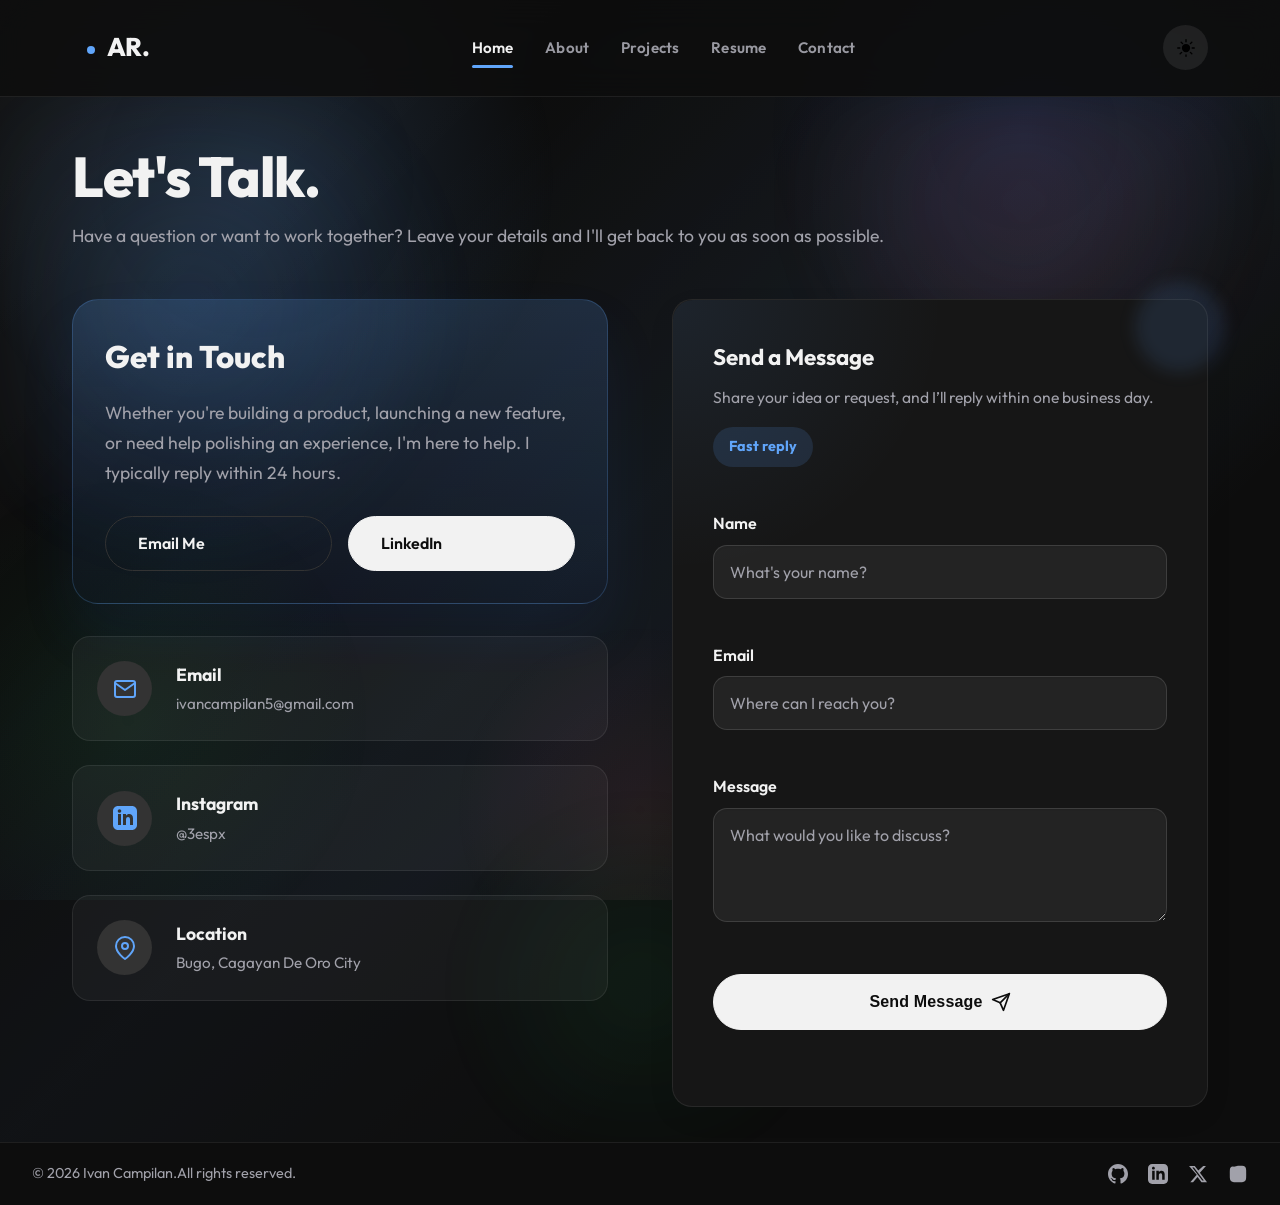
==== websit/contact.html @ 59a17575 "portfolio u can download my source code just change anything what you want.." ====
<!doctype html>
<html lang="en" data-theme="dark">
  <head>
    <meta charset="UTF-8" />
    <meta name="viewport" content="width=device-width, initial-scale=1" />
    <title>Contact | Ivan Campilan</title>

    <!-- SEO -->
    <meta name="description" content="Get in touch with Ivan Campilan — full-stack developer and UX designer available for freelance, collaboration, and full-time work." />
    <meta name="author" content="Ivan Campilan" />
    <meta name="robots" content="index, follow" />
    <link rel="canonical" href="https://your-username.github.io/portfolio/contact.html" />

    <!-- Open Graph -->
    <meta property="og:title" content="Contact | Ivan Campilan" />
    <meta property="og:description" content="Get in touch with Ivan Campilan — full-stack developer and UX designer available for freelance, collaboration, and full-time work." />
    <meta property="og:type" content="website" />
    <meta property="og:url" content="https://your-username.github.io/portfolio/contact.html" />

    <!-- Fonts -->
    <link rel="preconnect" href="https://fonts.googleapis.com" />
    <link rel="preconnect" href="https://fonts.gstatic.com" crossorigin />
    <link href="https://fonts.googleapis.com/css2?family=Outfit:wght@300;400;500;600;700;800&display=swap" rel="stylesheet" />

    <!-- Stylesheet -->
    <link rel="stylesheet" href="assets/css/styles.css" />
  </head>
  <body>
    <nav class="navbar" id="navbar">
      <div class="nav-container">
        <a href="index.html" class="nav-brand">AR.</a>

        <div class="nav-links" id="nav-links">
          <a href="index.html" class="active">Home</a>
          <a href="about.html">About</a>
          <a href="projects.html">Projects</a>
          <a href="resume.html">Resume</a>
          <a href="contact.html">Contact</a>
        </div>

        <div class="nav-controls">
          <button class="theme-toggle" id="theme-toggle" aria-label="Toggle Theme">
            <svg id="theme-icon" xmlns="http://www.w3.org/2000/svg" viewBox="0 0 24 24">
              <path
                d="M12 2.25a.75.75 0 0 1 .75.75v2.25a.75.75 0 0 1-1.5 0V3a.75.75 0 0 1 .75-.75ZM7.5 12a4.5 4.5 0 1 1 9 0 4.5 4.5 0 0 1-9 0ZM18.894 6.166a.75.75 0 0 0-1.06-1.06l-1.591 1.59a.75.75 0 1 0 1.06 1.061l1.591-1.59ZM21.75 12a.75.75 0 0 1-.75.75h-2.25a.75.75 0 0 1 0-1.5H21a.75.75 0 0 1 .75.75ZM17.834 18.894a.75.75 0 0 0 1.06-1.06l-1.59-1.591a.75.75 0 1 0-1.061 1.06l1.59 1.591ZM12 18.75a.75.75 0 0 1 .75.75V21a.75.75 0 0 1-1.5 0v-1.5a.75.75 0 0 1 .75-.75ZM6.166 18.894a.75.75 0 0 1-1.06-1.06l1.59-1.591a.75.75 0 1 1 1.061 1.06l-1.59 1.591ZM2.25 12a.75.75 0 0 1 .75-.75H5.25a.75.75 0 0 1 0 1.5H3a.75.75 0 0 1-.75-.75ZM6.166 6.166a.75.75 0 0 1 1.06-1.06l1.59 1.591a.75.75 0 1 1-1.061 1.06l-1.59-1.591Z"
              />
            </svg>
          </button>

          <button class="mobile-toggle" id="mobile-toggle" aria-label="Toggle Menu">
            <svg xmlns="http://www.w3.org/2000/svg" width="24" height="24" fill="none" viewBox="0 0 24 24" stroke="currentColor" stroke-width="2">
              <path stroke-linecap="round" stroke-linejoin="round" d="M4 6h16M4 12h16m-7 6h7" />
            </svg>
          </button>
        </div>
      </div>
    </nav>

    <main class="page-main contact-page">
      <div class="page-container">
        <h1 class="page-title">Let's Talk.</h1>

        <p class="section-text">Have a question or want to work together? Leave your details and I'll get back to you as soon as possible.</p>

        <div class="contact-grid">
          <!-- Contact Info -->
          <div class="contact-info">
            <div class="contact-hero-card">
              <h2 class="section-heading">Get in Touch</h2>
              <p class="section-text" style="margin-bottom: 1.75rem; max-width: 100%">Whether you're building a product, launching a new feature, or need help polishing an experience, I'm here to help. I typically reply within 24 hours.</p>

              <div class="contact-actions">
                <a href="mailto:ivancampilan5@gmail.com?subject=Hello%20Ivan&body=Hi%20Ivan%2C%0A%0AI%20saw%20your%20portfolio%20and%20would%20love%20to%20connect.%20Please%20let%20me%20know%20your%20availability." class="btn-secondary">Email Me</a>
                <a href="https://www.linkedin.com/in/your-username/" target="_blank" rel="noopener noreferrer" class="btn-primary">LinkedIn</a>
              </div>
            </div>

            <div class="info-items">
              <a href="mailto:ivancampilan5@gmail.com?subject=Hello%20Ivan&body=Hi%20Ivan%2C%0A%0AI%20saw%20your%20portfolio%20and%20would%20love%20to%20connect.%20Please%20let%20me%20know%20your%20availability." class="info-item text-link-card">
                <div class="info-icon">
                  <svg xmlns="http://www.w3.org/2000/svg" width="24" height="24" viewBox="0 0 24 24" fill="none" stroke="currentColor" stroke-width="2" stroke-linecap="round" stroke-linejoin="round">
                    <path d="M4 4h16c1.1 0 2 .9 2 2v12c0 1.1-.9 2-2 2H4c-1.1 0-2-.9-2-2V6c0-1.1.9-2 2-2z"></path>
                    <polyline points="22,6 12,13 2,6"></polyline>
                  </svg>
                </div>
                <div class="info-details">
                  <h3>Email</h3>
                  <p>ivancampilan5@gmail.com</p>
                </div>
              </a>

              <a href="https://www.instagram.com/3espx/" target="_blank" rel="noopener noreferrer" class="info-item text-link-card">
                <div class="info-icon">
                  <svg xmlns="http://www.w3.org/2000/svg" width="24" height="24" viewBox="0 0 24 24" fill="currentColor" stroke="none"><path d="M19 0h-14c-2.761 0-5 2.239-5 5v14c0 2.761 2.239 5 5 5h14c2.762 0 5-2.239 5-5v-14c0-2.761-2.238-5-5-5zm-11 19h-3v-11h3v11zm-1.5-12.268c-.966 0-1.75-.79-1.75-1.764s.784-1.764 1.75-1.764 1.75.79 1.75 1.764-.783 1.764-1.75 1.764zm13.5 12.268h-3v-5.604c0-3.368-4-3.113-4 0v5.604h-3v-11h3v1.765c1.396-2.586 7-2.777 7 2.476v6.759z" /></svg>
                </div>
                <div class="info-details">
                  <h3>Instagram</h3>
                  <p>@3espx</p>
                </div>
              </a>

              <a href="https://www.google.com/maps/search/?api=1&query=Bugo%2C+Cagayan+De+Oro+City" target="_blank" rel="noopener noreferrer" class="info-item text-link-card">
                <div class="info-icon">
                  <svg xmlns="http://www.w3.org/2000/svg" width="24" height="24" viewBox="0 0 24 24" fill="none" stroke="currentColor" stroke-width="2" stroke-linecap="round" stroke-linejoin="round">
                    <path d="M21 10c0 7-9 13-9 13s-9-6-9-13a9 9 0 0 1 18 0z"></path>
                    <circle cx="12" cy="10" r="3"></circle>
                  </svg>
                </div>
                <div class="info-details">
                  <h3>Location</h3>
                  <p>Bugo, Cagayan De Oro City</p>
                </div>
              </a>
            </div>
          </div>

          <!-- Contact Form -->
          <div class="contact-card" data-reveal>
            <form id="contactForm" class="contact-form" novalidate>
              <div class="form-heading">
                <div>
                  <h3 style="font-size: 1.4rem; font-weight: 700; margin-bottom: 0.5rem; color: var(--text-main)">Send a Message</h3>
                  <p class="section-text" style="margin-bottom: 0; color: var(--text-muted); font-size: 0.98rem;">Share your idea or request, and I’ll reply within one business day.</p>
                </div>
                <span class="form-chip">Fast reply</span>
              </div>

              <div class="form-group" data-reveal>
                <label for="name">Name</label>
                <input type="text" id="name" name="name" class="form-control" placeholder="What's your name?" required />
              </div>

              <div class="form-group">
                <label for="email">Email</label>
                <input type="email" id="email" name="email" class="form-control" placeholder="Where can I reach you?" required />
              </div>

              <div class="form-group">
                <label for="message">Message</label>
                <textarea id="message" name="message" class="form-control" placeholder="What would you like to discuss?" rows="4" required></textarea>
              </div>

              <button type="submit" class="btn-primary w-100" id="submitBtn">
                <span>Send Message</span>
                <svg xmlns="http://www.w3.org/2000/svg" width="20" height="20" viewBox="0 0 24 24" fill="none" stroke="currentColor" stroke-width="2" stroke-linecap="round" stroke-linejoin="round">
                  <line x1="22" y1="2" x2="11" y2="13"></line>
                  <polygon points="22 2 15 22 11 13 2 9 22 2"></polygon>
                </svg>
              </button>

              <div id="formStatus" class="form-status"></div>
            </form>
          </div>
        </div>
      </div>
    </main>

    <footer>
      <div class="footer-left">&copy; <span id="year">2026</span> Ivan Campilan.All rights reserved.</div>
      <div class="socials">
        <a href="https://github.com/ayvaaan" target="_blank" rel="noopener noreferrer" aria-label="GitHub">
          <svg xmlns="http://www.w3.org/2000/svg" width="20" height="20" viewBox="0 0 24 24" fill="currentColor">
            <path
              d="M12 0c-6.626 0-12 5.373-12 12 0 5.302 3.438 9.8 8.207 11.387.599.111.793-.261.793-.577v-2.234c-3.338.726-4.033-1.416-4.033-1.416-.546-1.387-1.333-1.756-1.333-1.756-1.089-.745.083-.729.083-.729 1.205.084 1.839 1.237 1.839 1.237 1.07 1.834 2.807 1.304 3.492.997.107-.775.418-1.305.762-1.604-2.665-.305-5.467-1.334-5.467-5.931 0-1.311.469-2.381 1.236-3.221-.124-.303-.535-1.524.117-3.176 0 0 1.008-.322 3.301 1.23.957-.266 1.983-.399 3.003-.404 1.02.005 2.047.138 3.006.404 2.291-1.552 3.297-1.23 3.297-1.23.653 1.653.242 2.874.118 3.176.77.84 1.235 1.911 1.235 3.221 0 4.609-2.807 5.624-5.479 5.921.43.372.823 1.102.823 2.222v3.293c0 .319.192.694.801.576 4.765-1.589 8.199-6.086 8.199-11.386 0-6.627-5.373-12-12-12z"
            />
          </svg>
        </a>
        <a href="https://www.linkedin.com/in/your-username/" target="_blank" rel="noopener noreferrer" aria-label="LinkedIn">
          <svg xmlns="http://www.w3.org/2000/svg" width="20" height="20" viewBox="0 0 24 24" fill="currentColor"><path d="M19 0h-14c-2.761 0-5 2.239-5 5v14c0 2.761 2.239 5 5 5h14c2.762 0 5-2.239 5-5v-14c0-2.761-2.238-5-5-5zm-11 19h-3v-11h3v11zm-1.5-12.268c-.966 0-1.75-.79-1.75-1.764s.784-1.764 1.75-1.764 1.75.79 1.75 1.764-.783 1.764-1.75 1.764zm13.5 12.268h-3v-5.604c0-3.368-4-3.113-4 0v5.604h-3v-11h3v1.765c1.396-2.586 7-2.777 7 2.476v6.759z" /></svg>
        </a>
        <a href="https://twitter.com/your-username" target="_blank" rel="noopener noreferrer" aria-label="Twitter / X">
          <svg xmlns="http://www.w3.org/2000/svg" width="20" height="20" viewBox="0 0 24 24" fill="currentColor"><path d="M18.244 2.25h3.308l-7.227 8.26 8.502 11.24H16.17l-4.714-6.231-5.401 6.231H2.741l7.73-8.835L1.254 2.25H8.08l4.259 5.622 5.905-5.622Zm-1.161 17.52h1.833L7.084 4.126H5.117z" /></svg>
        </a>
        <a href="https://www.instagram.com/3espx/" target="_blank" rel="noopener noreferrer" aria-label="Instagram">
          <svg xmlns="http://www.w3.org/2000/svg" width="20" height="20" viewBox="0 0 24 24" fill="currentColor">
            <path
              d="M12 2.163c3.204 0 3.584.012 4.85.07 3.252.148 4.771 1.691 4.919 4.919.058 1.265.069 1.645.069 4.849 0 3.205-.012 3.584-.069 4.849-.149 3.225-1.664 4.771-4.919 4.919-1.266.058-1.644.07-4.85.07-3.204 0-3.584-.012-4.849-.07-3.26-.149-4.771-1.699-4.919-4.92-.058-1.265-.07-1.644-.07-4.849 0-3.204.013-3.583.07-4.849.149-3.227 1.664-4.771 4.919-4。
        </a>
      </div>
    </footer>

    <script src="assets/js/scripts.js"></script>
  </body>
</html>
---- websit/assets/css/styles.css ----
:root {
  /* Light Theme */
  --bg-color: #fcfcfc;
  --text-main: #1a1a1a;
  --text-muted: #666666;
  --accent: #2563eb;
  --nav-bg: rgba(252, 252, 252, 0.85);
  --nav-border: rgba(0, 0, 0, 0.08);
  --card-bg: #fff;
  --btn-bg: #1a1a1a;
  --btn-text: #ffffff;
  --btn-hover: #333333;
  --btn-sec-bg: transparent;
  --btn-sec-text: #1a1a1a;
  --btn-sec-border: #e5e5e5;
  --btn-sec-hover: #f5f5f5;
  --input-bg: rgba(255, 255, 255, 0.8);
  --input-border: rgba(15, 23, 42, 0.12);
}

[data-theme="dark"] {
  /* Dark Theme */
  --bg-color: #0d0d0d;
  --text-main: #f2f2f2;
  --text-muted: #a1a1aa;
  --accent: #60a5fa;
  --nav-bg: rgba(13, 13, 13, 0.85);
  --nav-border: rgba(255, 255, 255, 0.08);
  --card-bg: #161616;
  --btn-bg: #f2f2f2;
  --btn-text: #0d0d0d;
  --btn-hover: #d4d4d4;
  --btn-sec-bg: transparent;
  --btn-sec-text: #f2f2f2;
  --btn-sec-border: #333333;
  --btn-sec-hover: #1a1a1a;
  --input-bg: rgba(255, 255, 255, 0.06);
  --input-border: rgba(255, 255, 255, 0.12);
}

* {
  margin: 0;
  padding: 0;
  box-sizing: border-box;
}

html {
  scroll-behavior: smooth;
  overflow-x: hidden;
}

body {
  font-family: "Outfit", sans-serif;
  background-color: var(--bg-color);
  color: var(--text-main);
  line-height: 1.6;
  transition:
    background-color 0.4s ease,
    color 0.4s ease;
  min-height: 100vh;
  display: flex;
  flex-direction: column;
  position: relative;
  overflow-x: hidden;
}

body::before {
  content: "";
  position: fixed;
  inset: 0;
  z-index: -2;
  background:
    radial-gradient(circle at 20% 20%, rgba(96, 165, 250, 0.16), transparent 24%),
    radial-gradient(circle at 80% 15%, rgba(37, 99, 235, 0.12), transparent 20%),
    radial-gradient(circle at 50% 90%, rgba(248, 113, 113, 0.08), transparent 18%),
    radial-gradient(circle at 10% 80%, rgba(34, 197, 94, 0.08), transparent 18%);
  opacity: 1;
  animation: bgPulse 20s ease-in-out infinite alternate,
             bgShift 40s linear infinite;
  pointer-events: none;
}

body::after {
  content: "";
  position: fixed;
  inset: 0;
  z-index: -1;
  background: linear-gradient(135deg, rgba(255, 255, 255, 0.04), transparent 28%, rgba(96, 165, 250, 0.06) 60%, transparent 80%);
  opacity: 0.75;
  mix-blend-mode: screen;
  animation: bgWave 30s ease-in-out infinite;
  pointer-events: none;
}

::selection {
  background: var(--accent);
  color: #fff;
}

/* Navigation */
.navbar {
  position: sticky;
  top: 0;
  width: 100%;
  background: var(--nav-bg);
  backdrop-filter: blur(16px);
  -webkit-backdrop-filter: blur(16px);
  border-bottom: 1px solid var(--nav-border);
  z-index: 1000;
  transition:
    background 0.4s ease,
    border-color 0.4s ease,
    padding 0.3s ease,
    transform 0.4s ease;
}

.nav-container {
  width: 100%;
  max-width: 1200px;
  margin: 0 auto;
  padding: 1.2rem 2rem;
  display: flex;
  justify-content: space-between;
  align-items: center;
  gap: 1rem;
}

.nav-brand {
  font-size: 1.6rem;
  font-weight: 800;
  letter-spacing: -0.5px;
  text-decoration: none;
  color: var(--text-main);
  padding: 0.45rem 0.85rem;
  border-radius: 999px;
  border: 1px solid transparent;
  transition: all 0.4s ease;
}

.nav-brand:hover {
  border-color: rgba(37, 99, 235, 0.25);
  background: rgba(37, 99, 235, 0.06);
}

.nav-brand::before {
  content: '';
  display: inline-block;
  width: 8px;
  height: 8px;
  margin-right: 0.75rem;
  border-radius: 999px;
  background: var(--accent);
  vertical-align: middle;
}

.nav-links {
  display: flex;
  gap: 2rem;
  align-items: center;
}

.nav-links a {
  text-decoration: none;
  color: var(--text-muted);
  font-weight: 600;
  font-size: 0.95rem;
  letter-spacing: 0.01em;
  transition:
    color 0.3s ease,
    transform 0.3s ease,
    opacity 0.3s ease;
  position: relative;
  opacity: 0.95;
}

.nav-links a::after {
  content: '';
  position: absolute;
  bottom: -8px;
  left: 0;
  width: 0;
  height: 3px;
  border-radius: 999px;
  background: var(--accent);
  transition: width 0.4s cubic-bezier(0.34, 1.56, 0.64, 1);
}

.nav-links a:hover,
.nav-links a.active {
  color: var(--text-main);
  opacity: 1;
}

.nav-links a:hover::after,
.nav-links a.active::after {
  width: 100%;
}

.nav-controls {
  display: flex;
  align-items: center;
  gap: 1rem;
}

.theme-toggle,
.mobile-toggle {
  background: rgba(255, 255, 255, 0.08);
  border: 1px solid transparent;
  border-radius: 999px;
  color: var(--text-main);
  cursor: pointer;
  display: flex;
  align-items: center;
  justify-content: center;
  padding: 0.65rem;
  transition:
    background-color 0.4s ease,
    border-color 0.4s ease,
    transform 0.4s ease,
    box-shadow 0.4s ease;
}

.theme-toggle:hover,
.mobile-toggle:hover {
  background-color: rgba(255, 255, 255, 0.14);
  border-color: rgba(37, 99, 235, 0.18);
  transform: translateY(-1px);
}

.theme-toggle svg,
.mobile-toggle svg {
  width: 22px;
  height: 22px;
}

.theme-toggle:hover svg {
  transform: rotate(-20deg);
}

.mobile-toggle {
  display: none;
}

/* Main Content (Hero) */
main {
  flex: 1;
  display: flex;
  align-items: center;
  justify-content: center;
}

.hero {
  max-width: 1200px;
  padding: 1.2rem 2rem;
  width: 100%;
  display: flex;
  align-items: center;
  justify-content: space-between;
  gap: 4rem;
  text-align: left;
  animation: fadeUp 1s cubic-bezier(0.16, 1, 0.3, 1) forwards;
  opacity: 0;
  transform: translateY(30px);
}

.hero-content {
  flex: 1;
  max-width: 600px;
}

.hero-image-wrapper {
  flex: 1;
  display: flex;
  justify-content: center;
  align-items: center;
  position: relative;
  animation: slideInRight 0.8s cubic-bezier(0.34, 1.56, 0.64, 1) 0.4s both;
}

.hero-image {
  width: 100%;
  max-width: 400px;
  height: 400px;
  object-fit: cover;
  border-radius: 60% 40% 30% 70% / 60% 30% 70% 40%;
  box-shadow: 0 25px 50px -12px rgba(0, 0, 0, 0.25), 0 0 40px -10px var(--accent);
  border: 4px solid var(--btn-sec-border);
  animation: 
    blob-morph 12s ease-in-out infinite,
    float 6s ease-in-out infinite,
    glow-pulse 3s ease-in-out infinite;
  transition:
    transform 0.4s ease,
    border-color 0.4s ease,
    box-shadow 0.4s ease;
}

.hero-image:hover {
  transform: translateY(-15px) scale(1.05);
  border-color: var(--accent);
  box-shadow: 0 30px 60px -8px rgba(0, 0, 0, 0.3), 0 0 60px -5px var(--accent);
}

@keyframes blob-morph {
  0%,
  100% {
    border-radius: 60% 40% 30% 70% / 60% 30% 70% 40%;
  }
  33% {
    border-radius: 30% 60% 70% 40% / 50% 60% 30% 60%;
  }
  66% {
    border-radius: 73% 27% 41% 59% / 40% 58% 42% 50%;
  }
}

@keyframes float {
  0%, 100% {
    transform: translate3d(0, 0, 0);
  }
  50% {
    transform: translate3d(0, -20px, 0);
  }
}

@keyframes glow-pulse {
  0%, 100% {
    box-shadow: 0 25px 50px -12px rgba(0, 0, 0, 0.25), 0 0 40px -10px var(--accent);
  }
  50% {
    box-shadow: 0 25px 50px -12px rgba(0, 0, 0, 0.25), 0 0 80px -5px var(--accent);
  }
}

@keyframes slideInLeft {
  from {
    opacity: 0;
    transform: translateX(-50px);
  }
  to {
    opacity: 1;
    transform: translateX(0);
  }
}

@keyframes slideInRight {
  from {
    opacity: 0;
    transform: translateX(50px);
  }
  to {
    opacity: 1;
    transform: translateX(0);
  }
}

@keyframes scaleIn {
  from {
    opacity: 0;
    transform: scale(0.95);
  }
  to {
    opacity: 1;
    transform: scale(1);
  }
}

@keyframes pulse-scale {
  0%, 100% {
    transform: scale(1);
  }
  50% {
    transform: scale(1.02);
  }
}

@keyframes shimmer {
  0% {
    background-position: -1000px 0;
  }
  100% {
    background-position: 1000px 0;
  }
}

@keyframes fadeInUp {
  from {
    opacity: 0;
    transform: translateY(20px);
  }
  to {
    opacity: 1;
    transform: translateY(0);
  }
}

@keyframes staggerFadeIn {
  0% {
    opacity: 0;
    transform: translateY(15px);
  }
  100% {
    opacity: 1;
    transform: translateY(0);
  }
}

@keyframes zoomIn {
  from {
    opacity: 0;
    transform: scale(0.95);
  }
  to {
    opacity: 1;
    transform: scale(1);
  }
}

@keyframes slideUp {
  from {
    opacity: 0;
    transform: translateY(30px);
  }
  to {
    opacity: 1;
    transform: translateY(0);
  }
}

@keyframes wobble {
  0%, 100% {
    transform: translateX(0);
  }
  25% {
    transform: translateX(-5px);
  }
  75% {
    transform: translateX(5px);
  }
}

@keyframes cardPulse {
  0% {
    transform: translateY(0) scale(1);
    box-shadow: 0 10px 30px rgba(0, 0, 0, 0.05);
  }
  50% {
    transform: translateY(-2px) scale(1.01);
    box-shadow: 0 14px 34px rgba(0, 0, 0, 0.07);
  }
  100% {
    transform: translateY(0) scale(1);
    box-shadow: 0 10px 30px rgba(0, 0, 0, 0.05);
  }
}

@keyframes bgPulse {
  0% {
    transform: scale(0.98);
    opacity: 0.95;
  }
  100% {
    transform: scale(1.02);
    opacity: 1;
  }
}

@keyframes bgShift {
  0% {
    background-position: 0% 0%, 100% 0%, 50% 100%, 0% 100%;
  }
  100% {
    background-position: 10% 10%, 90% 0%, 45% 95%, 5% 95%;
  }
}

@keyframes bgWave {
  0% {
    transform: translateX(0) translateY(0) rotate(0deg);
  }
  50% {
    transform: translateX(-10px) translateY(5px) rotate(0.5deg);
  }
  100% {
    transform: translateX(0) translateY(0) rotate(0deg);
  }
}

.hero-subtitle {
  font-size: 0.9rem;
  font-weight: 600;
  color: var(--accent);
  margin-bottom: 1rem;
  letter-spacing: 2px;
  text-transform: uppercase;
  display: block;
  animation: slideInLeft 0.8s cubic-bezier(0.34, 1.56, 0.64, 1) 0.2s both;
}

.hero-title {
  font-size: 4.5rem;
  font-weight: 700;
  line-height: 1.1;
  margin-bottom: 1.5rem;
  letter-spacing: -1.5px;
  color: var(--text-main);
  animation: slideInLeft 0.8s cubic-bezier(0.34, 1.56, 0.64, 1) 0.4s both;
}

.hero-desc {
  font-size: 1.25rem;
  color: var(--text-muted);
  max-width: 650px;
  margin-bottom: 2.5rem;
  line-height: 1.7;
  animation: slideInLeft 0.8s cubic-bezier(0.34, 1.56, 0.64, 1) 0.6s both;
}

.hero-actions {
  display: flex;
  gap: 1rem;
  align-items: center;
  animation: slideInLeft 0.8s cubic-bezier(0.34, 1.56, 0.64, 1) 0.8s both;
}

.btn-primary,
.btn-secondary {
  display: inline-flex;
  align-items: center;
  gap: 0.5rem;
  cursor: pointer;
  padding: 0.85rem 2rem;
  border-radius: 50px;
  text-decoration: none;
  font-weight: 600;
  font-size: 1rem;
  transition: all 0.3s cubic-bezier(0.34, 1.56, 0.64, 1);
  position: relative;
  overflow: hidden;
}

.btn-primary {
  background-color: var(--btn-bg);
  color: var(--btn-text);
  border: 1px solid var(--btn-bg);
}

.btn-primary::before {
  content: '';
  position: absolute;
  top: 0;
  left: -100%;
  width: 100%;
  height: 100%;
  background: radial-gradient(circle, rgba(255,255,255,0.3) 0%, transparent 70%);
  transition: left 0.6s ease;
  pointer-events: none;
}

.btn-primary:hover::before {
  left: 100%;
}

.btn-primary:hover {
  background-color: var(--btn-hover);
  border-color: var(--btn-hover);
  transform: translateY(-3px);
  box-shadow: 0 15px 30px rgba(0, 0, 0, 0.15);
}

.btn-primary svg {
  transition: transform 0.4s cubic-bezier(0.34, 1.56, 0.64, 1);
}

.btn-primary:hover svg {
  transform: translateX(6px);
}

.btn-secondary {
  background-color: var(--btn-sec-bg);
  color: var(--btn-sec-text);
  border: 1px solid var(--btn-sec-border);
}

.btn-secondary::before {
  content: '';
  position: absolute;
  top: 0;
  left: -100%;
  width: 100%;
  height: 100%;
  background: var(--accent);
  opacity: 0.1;
  transition: left 0.6s ease;
  pointer-events: none;
}

.btn-secondary:hover::before {
  left: 100%;
}

.btn-secondary:hover {
  background-color: var(--btn-sec-hover);
  border-color: var(--accent);
  transform: translateY(-3px);
  box-shadow: 0 10px 25px rgba(0, 0, 0, 0.1);
}

/* Footer */
footer {
  padding: 1.2rem 2rem;
  display: flex;
  justify-content: space-between;
  align-items: center;
  border-top: 1px solid var(--nav-border);
  font-size: 0.9rem;
  color: var(--text-muted);
}

.socials {
  display: flex;
  gap: 1.25rem;
}

.socials a {
  color: var(--text-muted);
  transition:
    color 0.3s ease,
    transform 0.3s cubic-bezier(0.34, 1.56, 0.64, 1);
  display: flex;
  position: relative;
}

.socials a::before {
  content: '';
  position: absolute;
  inset: -8px;
  border-radius: 50%;
  background: var(--accent);
  opacity: 0;
  transition: opacity 0.3s ease;
  pointer-events: none;
  z-index: -1;
}

.socials a:hover {
  color: var(--text-main);
  transform: translateY(-3px) rotate(5deg);
}

.socials a:hover::before {
  opacity: 0.1;
}

/* Page Shared Layout */
.page-main {
  padding: 1rem 0;
}

.page-container {
  max-width: 1200px;
  width: 100%;
  margin: 0 auto;
  padding: 1.2rem 2rem;
  animation: fadeUp 0.8s cubic-bezier(0.16, 1, 0.3, 1) forwards;
  opacity: 0;
  transform: translateY(30px);
}

.page-title {
  font-size: 3.5rem;
  font-weight: 800;
  margin-bottom: 1rem;
  letter-spacing: -1px;
  animation: slideInLeft 0.8s cubic-bezier(0.34, 1.56, 0.64, 1) 0.2s both;
}

.page-subtitle {
  max-width: 680px;
  color: var(--text-muted);
  font-size: 1.05rem;
  line-height: 1.8;
  margin-bottom: 2.5rem;
  animation: fadeInUp 0.8s ease-out 0.35s both;
}

.section-heading {
  font-size: 1.95rem;
  font-weight: 800;
  margin-bottom: 1rem;
  color: var(--text-main);
  position: relative;
  display: inline-block;
  animation: slideInLeft 0.8s cubic-bezier(0.34, 1.56, 0.64, 1) 0.1s both;
}

.section-heading::after {
  content: '';
  position: absolute;
  bottom: -8px;
  left: 0;
  width: 0;
  height: 3px;
  background: var(--accent);
  transition: width 0.5s cubic-bezier(0.34, 1.56, 0.64, 1);
}

.section-heading:hover::after {
  width: 100%;
}

.section-heading.mt-2 {
  margin-top: 2rem;
}

.section-text {
  font-size: 1.1rem;
  color: var(--text-muted);
  margin-bottom: 1.5rem;
  line-height: 1.7;
  animation: fadeInUp 0.6s ease-out 0.15s both;
}

.text-link {
  color: var(--accent);
  text-decoration: none;
  font-weight: 500;
  transition: all 0.3s cubic-bezier(0.34, 1.56, 0.64, 1);
  position: relative;
}

.text-link::after {
  content: '';
  position: absolute;
  bottom: -3px;
  left: 0;
  width: 0;
  height: 2px;
  background: var(--accent);
  transition: width 0.4s cubic-bezier(0.34, 1.56, 0.64, 1);
}

.text-link:hover {
  color: var(--text-main);
}

.text-link:hover::after {
  width: 100%;
}

/* About Page Specific Layout */
.about-grid {
  display: flex;
  gap: 4rem;
  align-items: flex-start;
  animation: fadeUp 0.8s ease-out both;
}

.about-grid::before {
  content: '';
  position: absolute;
  top: 15px;
  right: 12%;
  width: 140px;
  height: 140px;
  background: rgba(37, 99, 235, 0.12);
  border-radius: 50%;
  filter: blur(18px);
  pointer-events: none;
}

.about-image-col {
  flex: 0 0 35%;
  position: sticky;
  top: 8rem;
  animation: slideInLeft 0.8s cubic-bezier(0.34, 1.56, 0.64, 1) 0.2s both;
}

.about-text-col {
  flex: 1;
  animation: slideInRight 0.8s cubic-bezier(0.34, 1.56, 0.64, 1) 0.2s both;
}

.image-stack {
  position: relative;
  width: 100%;
  aspect-ratio: 3/4;
}

.image-stack::before {
  content: '';
  position: absolute;
  left: -12px;
  top: 10%;
  width: 80px;
  height: 80px;
  border-radius: 50%;
  background: rgba(96, 165, 250, 0.22);
  filter: blur(10px);
  pointer-events: none;
  animation: float 8s ease-in-out infinite alternate;
}

.image-stack::after {
  content: '';
  position: absolute;
  right: -16px;
  bottom: 12%;
  width: 120px;
  height: 120px;
  border-radius: 50%;
  background: rgba(248, 113, 113, 0.16);
  filter: blur(14px);
  pointer-events: none;
  animation: float 10s ease-in-out infinite alternate-reverse;
}

.stack-img {
  width: 100%;
  height: 100%;
  object-fit: cover;
  border-radius: 28px;
  box-shadow: 0 24px 60px rgba(0, 0, 0, 0.14);
  border: 4px solid var(--btn-sec-border);
  transition:
    transform 0.45s cubic-bezier(0.34, 1.56, 0.64, 1),
    box-shadow 0.45s ease,
    filter 0.45s ease;
  animation:
    scaleIn 0.6s ease-out,
    float 6s ease-in-out infinite alternate;
}

.stack-img:hover {
  transform: translateY(-8px) scale(1.03);
  box-shadow: 0 26px 70px rgba(0, 0, 0, 0.18);
  filter: saturate(1.08) brightness(1.02);
}

.about-text-col {
  flex: 1;
  animation: slideInRight 0.8s cubic-bezier(0.34, 1.56, 0.64, 1) 0.2s both;
}

.about-highlights {
  display: flex;
  gap: 1rem;
  margin-bottom: 2rem;
}

.highlight-card {
  flex: 1;
  padding: 1.8rem;
  border-radius: 24px;
  background: var(--card-bg);
  border: 1px solid var(--nav-border);
  box-shadow: 0 20px 45px rgba(0, 0, 0, 0.08);
  transition:
    transform 0.35s ease,
    border-color 0.35s ease,
    box-shadow 0.35s ease;
}

.highlight-card:hover {
  transform: translateY(-6px);
  border-color: rgba(37, 99, 235, 0.35);
  box-shadow: 0 28px 70px rgba(0, 0, 0, 0.12);
}

.highlight-card h3 {
  margin-bottom: 0.8rem;
  font-size: 1.25rem;
}

.highlight-list {
  display: flex;
  flex-wrap: wrap;
  gap: 0.6rem;
  margin-top: 1rem;
}

.highlight-pill {
  background: rgba(37, 99, 235, 0.08);
  border: 1px solid rgba(37, 99, 235, 0.18);
  color: var(--text-main);
  padding: 0.55rem 0.9rem;
  border-radius: 999px;
  font-size: 0.85rem;
  transition: all 0.3s ease;
}

.highlight-pill:hover {
  background: var(--accent);
  color: #fff;
  transform: translateY(-2px);
}

.contact-cta-card {
  margin-top: 2rem;
  padding: 1.8rem;
  border-radius: 24px;
  background: var(--nav-bg);
  border: 1px solid var(--nav-border);
  box-shadow: 0 18px 40px rgba(0, 0, 0, 0.08);
  transition:
    transform 0.35s ease,
    border-color 0.35s ease,
    box-shadow 0.35s ease,
    background-color 0.35s ease;
}

.contact-cta-card:hover {
  transform: translateY(-5px);
  border-color: rgba(37, 99, 235, 0.35);
  box-shadow: 0 24px 50px rgba(0, 0, 0, 0.12);
  background: rgba(37, 99, 235, 0.04);
}

.contact-cta-card h3 {
  margin-bottom: 0.75rem;
}

.contact-cta-card p {
  margin-bottom: 1.2rem;
  color: var(--text-muted);
}

.experience-list {
  display: flex;
  flex-direction: column;
  gap: 1.5rem;
  margin-top: 1rem;
  margin-bottom: 2rem;
}

.exp-item {
  display: flex;
  gap: 1.5rem;
  padding: 1.5rem;
  background-color: var(--nav-bg);
  border: 1px solid var(--nav-border);
  border-radius: 12px;
  transition:
    transform 0.4s cubic-bezier(0.34, 1.56, 0.64, 1),
    box-shadow 0.4s ease,
    border-color 0.4s ease;
  animation: fadeInUp 0.6s ease-out both;
}

.exp-item:nth-child(1) {
  animation-delay: 0.1s;
}

.exp-item:nth-child(2) {
  animation-delay: 0.2s;
}

.exp-item:nth-child(3) {
  animation-delay: 0.3s;
}

.exp-item:nth-child(4) {
  animation-delay: 0.4s;
}

.exp-item:nth-child(5) {
  animation-delay: 0.5s;
}

.exp-item:hover {
  transform: translateY(-5px);
  box-shadow: 0 8px 25px rgba(0, 0, 0, 0.1);
  border-color: var(--accent);
}

.exp-year {
  font-weight: 700;
  color: var(--accent);
  font-size: 0.9rem;
  white-space: nowrap;
}

.exp-details h3 {
  font-size: 1.2rem;
  font-weight: 600;
  margin-bottom: 0.2rem;
  margin-top: -0.3rem;
  color: var(--text-main);
}

.exp-details p {
  color: var(--text-muted);
  font-size: 0.95rem;
}

/* Projects Page Layout */
.projects-grid {
  display: grid;
  grid-template-columns: repeat(auto-fill, minmax(300px, 1fr));
  gap: 2.5rem;
  margin-top: 1rem;
  animation: fadeInUp 0.8s ease-out both;
  position: relative;
}

.projects-grid::before {
  content: '';
  position: absolute;
  top: -40px;
  right: -40px;
  width: 220px;
  height: 220px;
  border-radius: 50%;
  background: rgba(37, 99, 235, 0.1);
  filter: blur(28px);
  pointer-events: none;
}

.project-card {
  position: relative;
  background: var(--card-bg);
  border: 1px solid var(--nav-border);
  border-radius: 24px;
  overflow: hidden;
  display: flex;
  flex-direction: column;
  box-shadow: 0 16px 40px rgba(0, 0, 0, 0.08);
  transition:
    transform 0.45s cubic-bezier(0.34, 1.56, 0.64, 1),
    box-shadow 0.45s ease,
    border-color 0.45s ease,
    background 0.45s ease;
  animation: fadeInUp 0.6s ease-out both;
  transform-origin: center;
}

.project-card:nth-child(1) {
  animation-delay: 0.1s;
}

.project-card:nth-child(2) {
  animation-delay: 0.2s;
}

.project-card:nth-child(3) {
  animation-delay: 0.3s;
}

.project-card:nth-child(4) {
  animation-delay: 0.4s;
}

.project-card:nth-child(5) {
  animation-delay: 0.5s;
}

.project-card:nth-child(6) {
  animation-delay: 0.6s;
}

.project-card:hover {
  transform: translateY(-14px) scale(1.01);
  box-shadow: 0 35px 80px rgba(0, 0, 0, 0.18);
  border-color: rgba(37, 99, 235, 0.4);
}

.project-card::before {
  content: '';
  position: absolute;
  top: 0;
  left: 0;
  width: 80px;
  height: 4px;
  background: linear-gradient(90deg, var(--accent), rgba(96, 165, 250, 0.5));
  border-bottom-right-radius: 999px;
}

.project-img-wrapper {
  position: relative;
  width: 100%;
  aspect-ratio: 16/10;
  overflow: hidden;
  background: radial-gradient(circle at top left, rgba(96, 165, 250, 0.08), transparent 40%);
}

.project-img {
  width: 100%;
  height: 100%;
  object-fit: cover;
  transition: transform 0.8s cubic-bezier(0.34, 1.56, 0.64, 1), filter 0.5s ease;
  transform-origin: center;
}

.project-img:hover {
  transform: scale(1.06);
  filter: saturate(1.1) brightness(1.02);
}

.project-card:hover .project-img {
  transform: scale(1.08) rotate(0.3deg);
}

.project-overlay {
  position: absolute;
  top: 0;
  left: 0;
  width: 100%;
  height: 100%;
  background: rgba(0, 0, 0, 0.6);
  display: flex;
  align-items: center;
  justify-content: center;
  opacity: 0;
  transition: opacity 0.35s ease, transform 0.35s ease;
  backdrop-filter: blur(3px);
  -webkit-backdrop-filter: blur(3px);
  transform: translateY(10px);
}

.project-card:hover .project-overlay {
  opacity: 1;
  transform: translateY(0);
}

.overlay-btn {
  background: rgba(255, 255, 255, 0.95);
  color: var(--text-main);
  padding: 0.85rem 1.6rem;
  border-radius: 34px;
  font-weight: 700;
  display: flex;
  align-items: center;
  gap: 0.65rem;
  transform: translateY(20px);
  transition:
    transform 0.35s cubic-bezier(0.34, 1.56, 0.64, 1),
    background 0.3s ease,
    color 0.3s ease,
    box-shadow 0.3s ease;
  text-decoration: none;
  box-shadow: 0 8px 28px rgba(0, 0, 0, 0.18);
}

.project-card:hover .overlay-btn {
  transform: translateY(0);
}

.overlay-btn:hover {
  background: var(--accent);
  color: #fff;
  box-shadow: 0 12px 32px rgba(0, 0, 0, 0.25);
  transform: translateY(-2px);
}

.project-status-overlay {
  background: rgba(37, 99, 235, 0.85);
  color: #fff;
  padding: 0.75rem 1.5rem;
  border-radius: 30px;
  font-weight: 600;
  transform: translateY(20px);
  transition: transform 0.35s ease, background 0.35s ease;
  display: inline-block;
}

.project-card:hover .project-status-overlay {
  transform: translateY(0);
}

.project-info {
  padding: 1.5rem;
  display: flex;
  flex-direction: column;
  flex: 1;
  transition: transform 0.4s ease;
}

.project-card:hover .project-info {
  transform: translateY(-2px);
}

.project-title {
  font-size: 1.5rem;
  font-weight: 700;
  margin-bottom: 0.8rem;
  color: var(--text-main);
  line-height: 1.2;
  animation: slideInLeft 0.7s ease-out both;
}

.project-desc {
  font-size: 1rem;
  color: var(--text-muted);
  margin-bottom: 1.5rem;
  flex: 1;
  animation: fadeInUp 0.7s ease-out 0.1s both;
}

.project-tags {
  display: flex;
  flex-wrap: wrap;
  gap: 0.5rem;
  margin-top: auto;
}

.tag {
  background: var(--btn-sec-border);
  border: 1px solid var(--nav-border);
  padding: 0.25rem 0.75rem;
  border-radius: 20px;
  font-size: 0.8rem;
  font-weight: 500;
  color: var(--text-main);
  transition: all 0.3s cubic-bezier(0.34, 1.56, 0.64, 1);
  animation: fadeInUp 0.6s ease-out backwards;
}

.tag:nth-child(1) {
  animation-delay: 0.25s;
}

.tag:nth-child(2) {
  animation-delay: 0.3s;
}

.tag:nth-child(3) {
  animation-delay: 0.35s;
}

.tag:hover {
  background: var(--accent);
  color: #fff;
  transform: translateY(-2px);
  box-shadow: 0 5px 15px rgba(0, 0, 0, 0.1);
}

.tag:nth-child(2) {
  animation-delay: 0.35s;
}

.tag:nth-child(3) {
  animation-delay: 0.4s;
}

.tag:hover {
  background: var(--accent);
  color: #fff;
  transform: translateY(-2px);
  box-shadow: 0 5px 15px rgba(0, 0, 0, 0.1);
}

/* Carousel */
.carousel {
  position: relative;
  width: 100%;
  max-width: 500px;
  height: 300px;
  border-radius: 16px;
  overflow: hidden;
  box-shadow: 0 10px 30px rgba(0, 0, 0, 0.1);
  margin-bottom: 2rem;
  border: 1px solid var(--nav-border);
  animation: scaleIn 0.6s ease-out;
  transition: box-shadow 0.3s ease;
}

.carousel:hover {
  box-shadow: 0 15px 40px rgba(0, 0, 0, 0.15);
}

.carousel-slides {
  position: relative;
  width: 100%;
  height: 100%;
}

.carousel-slide {
  position: absolute;
  inset: 0;
  width: 100%;
  height: 100%;
  object-fit: cover;
  opacity: 0;
  transition: opacity 0.6s cubic-bezier(0.34, 1.56, 0.64, 1);
  pointer-events: none;
}

.carousel-slide.active {
  opacity: 1;
  pointer-events: auto;
  animation: zoomIn 0.6s cubic-bezier(0.34, 1.56, 0.64, 1);
}

.carousel-controls {
  position: absolute;
  bottom: 20px;
  left: 50%;
  transform: translateX(-50%);
  display: flex;
  gap: 5px;
  z-index: 10;
  background: rgba(0, 0, 0, 0.5);
  padding: 5px;
  border-radius: 50px;
  backdrop-filter: blur(10px);
  animation: fadeInUp 0.6s ease-out 0.2s both;
}

.carousel-btn {
  background: none;
  border: none;
  color: white;
  cursor: pointer;
  display: flex;
  align-items: center;
  justify-content: center;
  width: 30px;
  height: 30px;
  border-radius: 50%;
  transition: all 0.3s cubic-bezier(0.34, 1.56, 0.64, 1);
}

.carousel-btn:hover {
  background: rgba(255, 255, 255, 0.3);
  transform: scale(1.15);
}

/* Resume Layout */
.resume-page {
  position: relative;
}

.resume-page::before {
  content: "";
  position: absolute;
  top: -40px;
  left: -40px;
  width: 220px;
  height: 220px;
  border-radius: 50%;
  background: rgba(37, 99, 235, 0.12);
  filter: blur(40px);
  pointer-events: none;
  z-index: -1;
  animation: float 14s ease-in-out infinite alternate;
  will-change: transform;
}

.resume-page::after {
  content: "";
  position: absolute;
  bottom: -40px;
  right: -40px;
  width: 180px;
  height: 180px;
  border-radius: 50%;
  background: rgba(248, 113, 113, 0.1);
  filter: blur(32px);
  pointer-events: none;
  z-index: -1;
  animation: float 16s ease-in-out infinite alternate-reverse;
  will-change: transform;
}

.resume-hero {
  display: grid;
  grid-template-columns: 1.4fr 1fr;
  gap: 2rem;
  align-items: center;
  margin-bottom: 2.5rem;
}

.resume-hero-copy {
  max-width: 620px;
}

.resume-hero-grid {
  display: grid;
  gap: 1.5rem;
}

.resume-info-card {
  position: relative;
  background: var(--card-bg);
  border: 1px solid var(--nav-border);
  border-radius: 24px;
  padding: 1.6rem;
  box-shadow: 0 18px 45px rgba(0, 0, 0, 0.06);
  transition: transform 0.4s ease, box-shadow 0.4s ease, border-color 0.4s ease;
  animation: fadeInUp 0.7s ease-out both, float 10s ease-in-out infinite alternate;
  will-change: transform;
}

.resume-info-card::after {
  content: '';
  position: absolute;
  right: -16px;
  bottom: -16px;
  width: 90px;
  height: 90px;
  border-radius: 50%;
  background: rgba(37, 99, 235, 0.08);
  filter: blur(16px);
  pointer-events: none;
  z-index: -1;
}

.resume-info-card:hover {
  transform: translateY(-10px);
  box-shadow: 0 32px 70px rgba(0, 0, 0, 0.12);
}

.resume-info-card:nth-child(1) {
  animation-delay: 0.15s;
}

.resume-info-card:nth-child(2) {
  animation-delay: 0.25s;
}

.resume-highlights {
  list-style: none;
  padding: 0;
  margin: 1rem 0 0;
  display: grid;
  gap: 0.8rem;
}

.resume-highlights li {
  display: flex;
  align-items: center;
  gap: 0.75rem;
  color: var(--text-muted);
}

.resume-highlights li::before {
  content: "•";
  color: var(--accent);
  font-size: 1.1rem;
  line-height: 0;
}

.resume-skill-card .skill-badges {
  display: flex;
  flex-wrap: wrap;
  gap: 0.65rem;
  margin-top: 1rem;
}

.skill-badges span {
  background: rgba(37, 99, 235, 0.08);
  color: var(--text-main);
  border: 1px solid rgba(37, 99, 235, 0.16);
  padding: 0.55rem 0.95rem;
  border-radius: 999px;
  font-size: 0.9rem;
  font-weight: 600;
  transition: transform 0.3s ease, background 0.3s ease;
}

.skill-badges span:hover {
  transform: translateY(-2px);
  background: rgba(37, 99, 235, 0.16);
}

.resume-stats {
  display: grid;
  grid-template-columns: repeat(3, minmax(0, 1fr));
  gap: 1.25rem;
  margin-bottom: 2.5rem;
}

.stat-card {
  position: relative;
  background: var(--card-bg);
  border: 1px solid var(--nav-border);
  border-radius: 24px;
  padding: 1.4rem 1.5rem;
  text-align: center;
  box-shadow: 0 15px 30px rgba(0, 0, 0, 0.05);
  animation: fadeInUp 0.7s ease-out both, float 12s ease-in-out infinite alternate-reverse;
  transition: transform 0.35s ease, box-shadow 0.35s ease, border-color 0.35s ease;
  will-change: transform;
}

.stat-card:hover {
  transform: translateY(-6px);
  box-shadow: 0 28px 60px rgba(0, 0, 0, 0.1);
  border-color: rgba(37, 99, 235, 0.3);
}

.stat-card:nth-child(1) {
  animation-delay: 0.1s;
}

.stat-card:nth-child(2) {
  animation-delay: 0.2s;
}

.stat-card:nth-child(3) {
  animation-delay: 0.3s;
}

.stat-value {
  font-size: 2.4rem;
  font-weight: 800;
  margin-bottom: 0.5rem;
  color: var(--text-main);
}

.stat-label {
  color: var(--text-muted);
}

.resume-section {
  margin-bottom: 2rem;
}

.section-heading-row {
  display: flex;
  justify-content: space-between;
  align-items: center;
  margin-bottom: 1.5rem;
}

.resume-timeline {
  display: grid;
  gap: 1.25rem;
}

.timeline-item {
  position: relative;
  background: var(--card-bg);
  border: 1px solid var(--nav-border);
  border-radius: 22px;
  padding: 1.4rem 1.6rem;
  box-shadow: 0 15px 40px rgba(0, 0, 0, 0.05);
  animation: fadeInUp 0.7s ease-out both, float 14s ease-in-out infinite alternate;
  transition: transform 0.35s ease, box-shadow 0.35s ease, border-color 0.35s ease;
  will-change: transform;
}

.timeline-item:hover {
  transform: translateY(-6px);
  box-shadow: 0 28px 60px rgba(0, 0, 0, 0.1);
  border-color: rgba(37, 99, 235, 0.25);
}

.timeline-item:nth-child(1) {
  animation-delay: 0.1s;
}

.timeline-item:nth-child(2) {
  animation-delay: 0.2s;
}

.timeline-date {
  font-size: 0.9rem;
  color: var(--accent);
  margin-bottom: 0.65rem;
  letter-spacing: 0.05em;
  text-transform: uppercase;
}

.timeline-item h3 {
  font-size: 1.2rem;
  margin-bottom: 0.65rem;
}

.timeline-item p {
  color: var(--text-muted);
  line-height: 1.8;
}

.resume-viewer {
  margin-top: 2rem;
  display: grid;
  gap: 1.75rem;
}

.resume-thumbnail {
  position: relative;
  display: grid;
  gap: 1.4rem;
  padding: 1.75rem;
  border-radius: 28px;
  background: linear-gradient(180deg, rgba(96, 165, 250, 0.12), rgba(255, 255, 255, 0.04));
  border: 1px solid rgba(96, 165, 250, 0.18);
  box-shadow: 0 35px 70px rgba(37, 99, 235, 0.08);
  overflow: hidden;
  animation: float 10s ease-in-out infinite alternate, fadeInUp 0.75s ease-out 0.2s both;
  transition: transform 0.35s ease, box-shadow 0.35s ease, border-color 0.35s ease;
  will-change: transform, box-shadow;
}

.resume-thumbnail:hover {
  transform: translateY(-8px);
  box-shadow: 0 45px 90px rgba(37, 99, 235, 0.16);
}

.thumb-header {
  display: flex;
  justify-content: space-between;
  align-items: center;
}

.pdf-badge {
  display: inline-flex;
  align-items: center;
  gap: 0.45rem;
  padding: 0.55rem 0.9rem;
  border-radius: 999px;
  background: rgba(248, 113, 113, 0.14);
  color: #dc2626;
  font-weight: 700;
  text-transform: uppercase;
  letter-spacing: 0.08em;
  font-size: 0.85rem;
}

.thumb-dots {
  display: flex;
  gap: 0.5rem;
}

.thumb-dots span {
  width: 10px;
  height: 10px;
  border-radius: 50%;
  background: rgba(255, 255, 255, 0.6);
  box-shadow: inset 0 0 0 1px rgba(255, 255, 255, 0.18);
}

.thumb-preview {
  display: grid;
  gap: 0.75rem;
  padding: 1rem 0;
  background: rgba(255, 255, 255, 0.08);
  border-radius: 20px;
}

.thumb-line {
  height: 10px;
  border-radius: 999px;
  background: rgba(255, 255, 255, 0.35);
  opacity: 0.9;
  transform-origin: left;
  animation: shimmer 2.4s ease-in-out infinite alternate;
}

.thumb-line-short {
  width: 40%;
}

.thumb-line-medium {
  width: 60%;
}

.thumb-line-long {
  width: 90%;
}

.thumb-meta h3 {
  font-size: 1.15rem;
  margin-bottom: 0.65rem;
}

.thumb-meta p {
  color: var(--text-muted);
  line-height: 1.75;
  margin-bottom: 1rem;
}

.thumb-meta .btn-secondary {
  display: inline-flex;
  align-items: center;
  gap: 0.5rem;
  padding: 0.85rem 1.5rem;
}

.resume-container {
  width: 100%;
  aspect-ratio: 8.5/11;
  max-width: 100%;
  background: var(--nav-bg);
  border: 1px solid var(--nav-border);
  border-radius: 24px;
  overflow: hidden;
  box-shadow: 0 25px 50px rgba(0, 0, 0, 0.12);
  animation: fadeInUp 0.75s ease-out 0.2s both;
}

.resume-frame {
  width: 100%;
  height: 100%;
  border: none;
}

.updated-note {
  font-size: 0.95rem;
  color: var(--text-muted);
  text-align: center;
  margin-top: 1.25rem;
  animation: fadeInUp 0.75s ease-out 0.3s both;
}

/* Contact Layout */
.contact-page {
  position: relative;
  overflow: hidden;
}

.contact-page::before {
  content: "";
  position: absolute;
  inset: 0;
  z-index: -1;
  background:
    radial-gradient(circle at 15% 20%, rgba(96, 165, 250, 0.18), transparent 20%),
    radial-gradient(circle at 80% 10%, rgba(248, 113, 113, 0.14), transparent 18%),
    radial-gradient(circle at 50% 85%, rgba(34, 197, 94, 0.10), transparent 18%);
  filter: blur(28px);
  opacity: 0.75;
  animation: bgPulse 24s ease-in-out infinite alternate;
  pointer-events: none;
}

.contact-page::after {
  content: "";
  position: absolute;
  inset: 0;
  z-index: -1;
  background: linear-gradient(135deg, transparent 25%, rgba(96, 165, 250, 0.06) 45%, transparent 70%);
  mix-blend-mode: screen;
  opacity: 0.55;
  animation: bgWave 32s ease-in-out infinite;
  pointer-events: none;
}

.contact-page .page-title {
  margin-bottom: 0;
  animation: slideInLeft 0.8s cubic-bezier(0.34, 1.56, 0.64, 1) both;
}

.contact-page .section-text {
  margin-bottom: 3rem;
}

.contact-grid {
  display: grid;
  grid-template-columns: 1fr 1fr;
  gap: 4rem;
  align-items: flex-start;
}

.contact-info {
  display: flex;
  flex-direction: column;
}

.contact-hero-card {
  background: linear-gradient(180deg, rgba(96, 165, 250, 0.18), rgba(37, 99, 235, 0.05));
  border: 1px solid rgba(96, 165, 250, 0.22);
  border-radius: 26px;
  padding: 2rem;
  margin-bottom: 2rem;
  box-shadow: 0 30px 60px rgba(37, 99, 235, 0.08);
  animation: float 8s ease-in-out infinite alternate, fadeInUp 0.7s ease-out both;
}

.contact-actions {
  display: flex;
  gap: 1rem;
  flex-wrap: wrap;
}

.contact-actions .btn-primary,
.contact-actions .btn-secondary {
  flex: 1;
  min-width: 150px;
}

.contact-actions .btn-secondary:hover,
.contact-actions .btn-primary:hover {
  transform: translateY(-4px) scale(1.02);
}

.info-items {
  display: flex;
  flex-direction: column;
  gap: 1.5rem;
}

.info-item {
  display: flex;
  align-items: center;
  gap: 1.5rem;
  padding: 1.5rem;
  background: rgba(255, 255, 255, 0.04);
  border: 1px solid rgba(255, 255, 255, 0.08);
  border-radius: 18px;
  text-decoration: none;
  transition:
    transform 0.4s cubic-bezier(0.34, 1.56, 0.64, 1),
    box-shadow 0.4s ease,
    border-color 0.4s ease,
    background-color 0.4s ease;
  animation: fadeInUp 0.6s ease-out both;
}

.info-item:nth-child(1) {
  animation-delay: 0.1s;
}

.info-item:nth-child(2) {
  animation-delay: 0.2s;
}

.info-item:nth-child(3) {
  animation-delay: 0.3s;
}

.text-link-card.info-item:hover {
  transform: translateY(-6px);
  box-shadow: 0 18px 40px rgba(0, 0, 0, 0.12);
  border-color: var(--accent);
  background: rgba(96, 165, 250, 0.08);
}

.text-link-card.info-item:hover .info-icon {
  background: var(--accent);
  color: #fff;
  transform: scale(1.08) rotate(-10deg);
}

.info-icon {
  width: 55px;
  height: 55px;
  border-radius: 50%;
  background: var(--btn-sec-border);
  display: flex;
  align-items: center;
  justify-content: center;
  color: var(--accent);
  flex-shrink: 0;
  transition:
    background 0.4s cubic-bezier(0.34, 1.56, 0.64, 1),
    color 0.4s ease,
    transform 0.4s cubic-bezier(0.34, 1.56, 0.64, 1);
}

.info-details h3 {
  font-size: 1.1rem;
  font-weight: 700;
  margin-bottom: 0.2rem;
  color: var(--text-main);
}

.info-details p {
  color: var(--text-muted);
  font-size: 0.95rem;
}

.contact-card {
  position: relative;
  background: var(--card-bg);
  border: 1px solid var(--nav-border);
  border-radius: 20px;
  padding: 2.5rem;
  box-shadow: 0 10px 30px rgba(0, 0, 0, 0.05);
  text-align: left;
  animation: float 12s ease-in-out infinite alternate, scaleIn 0.6s ease-out both;
  transition: 
    border-color 0.3s ease,
    box-shadow 0.3s ease,
    transform 0.3s ease;
  will-change: transform, box-shadow;
}

.contact-card::before {
  content: "";
  position: absolute;
  inset: 0;
  z-index: -1;
  background: radial-gradient(circle at top left, rgba(96, 165, 250, 0.12), transparent 28%);
  border-radius: 20px;
  opacity: 0.8;
  pointer-events: none;
}

.contact-card::after {
  content: "";
  position: absolute;
  top: -18px;
  right: -18px;
  width: 90px;
  height: 90px;
  border-radius: 50%;
  background: rgba(96, 165, 250, 0.12);
  filter: blur(8px);
  pointer-events: none;
}

.contact-card .form-heading {
  display: flex;
  flex-wrap: wrap;
  justify-content: space-between;
  gap: 1rem;
  margin-bottom: 1.5rem;
  align-items: flex-end;
}

.contact-card .form-chip {
  display: inline-flex;
  align-items: center;
  gap: 0.5rem;
  padding: 0.55rem 1rem;
  border-radius: 999px;
  background: rgba(96, 165, 250, 0.14);
  color: var(--accent);
  font-size: 0.9rem;
  font-weight: 700;
}

.contact-form {
  display: grid;
  gap: 1.25rem;
}

.contact-card:hover {
  border-color: var(--accent);
  box-shadow: 0 18px 45px rgba(0, 0, 0, 0.12);
  transform: translateY(-4px);
}

.form-group {
  margin-bottom: 1.5rem;
  animation: fadeInUp 0.6s ease-out backwards;
}

.form-group:nth-child(1) {
  animation-delay: 0.1s;
}

.form-group:nth-child(2) {
  animation-delay: 0.2s;
}

.form-group:nth-child(3) {
  animation-delay: 0.3s;
}

.form-group:nth-child(4) {
  animation-delay: 0.4s;
}

.form-group label {
  display: block;
  margin-bottom: 0.5rem;
  font-weight: 600;
  color: var(--text-main);
  transition: color 0.3s ease;
}

.form-control {
  width: 100%;
  padding: 1rem;
  border-radius: 14px;
  border: 1px solid var(--input-border);
  background: var(--input-bg);
  color: var(--text-main);
  font-family: inherit;
  font-size: 1rem;
  transition:
    border-color 0.4s cubic-bezier(0.34, 1.56, 0.64, 1),
    box-shadow 0.4s ease,
    transform 0.3s ease,
    background-color 0.3s ease;
  position: relative;
  box-shadow: inset 0 1px 2px rgba(0, 0, 0, 0.06);
  min-height: 3.3rem;
  will-change: transform, border-color, box-shadow;
  transform: translateZ(0);
}

.form-control::placeholder {
  color: var(--text-muted);
  transition: color 0.3s ease;
}

.form-control:focus {
  outline: none;
  border-color: var(--accent);
  box-shadow: 0 0 0 3px rgba(37, 99, 235, 0.14), inset 0 0 0 1px rgba(37, 99, 235, 0.12);
  background-color: rgba(37, 99, 235, 0.04);
  transform: translate3d(0, -1px, 0) scale(1.01);
}

.form-control:focus::placeholder {
  color: var(--accent);
}

.w-100 {
  width: 100%;
  justify-content: center;
}

#submitBtn {
  align-items: center;
  justify-content: center;
  min-height: 56px;
  font-size: 1rem;
  letter-spacing: 0.01em;
  transition: transform 0.25s ease, box-shadow 0.25s ease, opacity 0.25s ease;
}

#submitBtn svg {
  transition: transform 0.3s ease;
}

#submitBtn:hover {
  transform: translateY(-2px);
}

#submitBtn:hover svg {
  transform: translateX(5px);
}

.form-status {
  margin-top: 1rem;
  text-align: center;
  font-size: 0.95rem;
  font-weight: 500;
  opacity: 0;
  transform: translateY(8px);
  transition: opacity 0.3s ease, transform 0.3s ease;
}

.form-status.success,
.form-status.error {
  opacity: 1;
  transform: translateY(0);
}

.form-status.success {
  color: #10b981;
}

.form-status.error {
  color: #ef4444;
}

/* Animations */
@keyframes fadeUp {
  to {
    opacity: 1;
    transform: translateY(0);
  }
}

/* Responsive */
@media (max-width: 992px) {
  .hero {
    flex-direction: column-reverse;
    text-align: center;
    gap: 3rem;
    padding-block: 4rem;
  }

  .hero-content {
    display: flex;
    flex-direction: column;
    align-items: center;
  }

  .hero-actions {
    align-items: center;
  }

  .contact-grid {
    grid-template-columns: 1fr;
    gap: 2.5rem;
  }
}

@media (max-width: 768px) {
  .navbar .nav-container {
    padding: 1rem 5%;
  }

  .nav-links {
    display: flex;
    position: fixed;
    top: 0;
    left: 0;
    width: 100%;
    height: 100vh;
    background: rgba(252, 252, 252, 1);
    flex-direction: column;
    justify-content: center;
    align-items: center;
    padding: 0;
    border: none;
    gap: 2.5rem;
    opacity: 0;
    pointer-events: none;
    transition: opacity 0.4s cubic-bezier(0.34, 1.56, 0.64, 1);
    z-index: 900;
    backdrop-filter: blur(10px);
    -webkit-backdrop-filter: blur(10px);
  }

  [data-theme="dark"] .nav-links {
    background: rgba(13, 13, 13, 0.95);
  }

  .nav-links.active {
    opacity: 1;
    pointer-events: auto;
  }

  .nav-links a {
    font-size: 2rem;
    font-weight: 700;
    font-family: inherit;
    color: var(--text-muted);
    transition:
      color 0.3s ease,
      transform 0.4s cubic-bezier(0.34, 1.56, 0.64, 1);
    animation: slideInLeft 0.5s cubic-bezier(0.34, 1.56, 0.64, 1) backwards;
  }

  .nav-links.active a {
    animation: slideInLeft 0.5s cubic-bezier(0.34, 1.56, 0.64, 1) both;
  }

  .nav-links a:nth-child(1) {
    animation-delay: 0.05s;
  }

  .nav-links a:nth-child(2) {
    animation-delay: 0.1s;
  }

  .nav-links a:nth-child(3) {
    animation-delay: 0.15s;
  }

  .nav-links a:nth-child(4) {
    animation-delay: 0.2s;
  }

  .nav-links a:nth-child(5) {
    animation-delay: 0.25s;
  }

  .nav-links a:hover,
  .nav-links a.active {
    color: var(--text-main);
    transform: translateX(20px);
  }

  .mobile-toggle {
    display: block;
    z-index: 999;
  }

  .hero-title {
    font-size: 3rem;
  }

  .hero-desc {
    font-size: 1.1rem;
  }

  .hero-actions {
    flex-direction: column;
    align-items: center;
  }

  .hero-image {
    max-width: 250px;
    height: 250px;
  }

  footer {
    flex-direction: column-reverse;
    gap: 1.5rem;
    text-align: center;
  }

  .about-grid {
    flex-direction: column;
    gap: 2rem;
  }

  .about-image-col {
    position: static;
    max-width: 400px;
    margin: 0 auto;
  }

  .exp-item {
    flex-direction: column;
    gap: 0.5rem;
  }

  .projects-grid {
    grid-template-columns: 1fr;
    gap: 1.5rem;
  }
}

/* Skills Section Styling */
.skills-section {
  margin: 3rem 0;
  padding: 2.5rem;
  border-radius: 24px;
  background: rgba(96, 165, 250, 0.04);
  border: 1px solid rgba(96, 165, 250, 0.1);
  animation: fadeInUp 0.8s ease-out both;
}

.skills-grid {
  display: grid;
  grid-template-columns: repeat(auto-fit, minmax(200px, 1fr));
  gap: 2rem;
  margin-top: 1.5rem;
}

.skill-card {
  padding: 1.5rem;
  background: var(--card-bg);
  border: 1px solid var(--nav-border);
  border-radius: 18px;
  transition: all 0.4s cubic-bezier(0.34, 1.56, 0.64, 1);
  animation: fadeInUp 0.6s ease-out both;
}

.skill-card:nth-child(1) { animation-delay: 0.1s; }
.skill-card:nth-child(2) { animation-delay: 0.15s; }
.skill-card:nth-child(3) { animation-delay: 0.2s; }
.skill-card:nth-child(4) { animation-delay: 0.25s; }
.skill-card:nth-child(5) { animation-delay: 0.3s; }
.skill-card:nth-child(6) { animation-delay: 0.35s; }

.skill-card:hover {
  transform: translateY(-8px);
  border-color: var(--accent);
  box-shadow: 0 20px 50px rgba(37, 99, 235, 0.15);
}

.skill-card h3 {
  font-size: 1.1rem;
  margin-bottom: 0.75rem;
  color: var(--text-main);
}

.skill-card p {
  font-size: 0.95rem;
  color: var(--text-muted);
  line-height: 1.6;
}

/* Testimonials Section */
.testimonials-section {
  margin: 3rem 0;
  padding: 2.5rem;
  border-radius: 24px;
  background: linear-gradient(135deg, rgba(96, 165, 250, 0.06), rgba(37, 99, 235, 0.03));
  border: 1px solid rgba(96, 165, 250, 0.12);
  animation: fadeInUp 0.8s ease-out 0.1s both;
}

.testimonials-grid {
  display: grid;
  grid-template-columns: repeat(auto-fit, minmax(280px, 1fr));
  gap: 2rem;
  margin-top: 1.5rem;
}

.testimonial-card {
  padding: 1.75rem;
  background: var(--card-bg);
  border: 1px solid var(--nav-border);
  border-radius: 18px;
  position: relative;
  transition: all 0.4s cubic-bezier(0.34, 1.56, 0.64, 1);
  animation: fadeInUp 0.6s ease-out both;
  display: flex;
  flex-direction: column;
}

.testimonial-card:nth-child(1) { animation-delay: 0.1s; }
.testimonial-card:nth-child(2) { animation-delay: 0.2s; }
.testimonial-card:nth-child(3) { animation-delay: 0.3s; }

.testimonial-card::before {
  content: '"';
  position: absolute;
  top: 10px;
  left: 15px;
  font-size: 3rem;
  color: var(--accent);
  opacity: 0.2;
}

.testimonial-card:hover {
  transform: translateY(-8px);
  border-color: var(--accent);
  box-shadow: 0 20px 50px rgba(37, 99, 235, 0.15);
}

.testimonial-text {
  font-size: 0.95rem;
  color: var(--text-muted);
  margin-bottom: 1.25rem;
  flex-grow: 1;
  font-style: italic;
  line-height: 1.7;
}

.testimonial-author {
  display: flex;
  align-items: center;
  gap: 0.75rem;
  padding-top: 1rem;
  border-top: 1px solid var(--nav-border);
}

.author-avatar {
  width: 40px;
  height: 40px;
  border-radius: 50%;
  background: linear-gradient(135deg, var(--accent), rgba(37, 99, 235, 0.6));
  display: flex;
  align-items: center;
  justify-content: center;
  color: #fff;
  font-weight: 700;
  font-size: 0.9rem;
}

.author-info h4 {
  font-size: 0.95rem;
  margin-bottom: 0.2rem;
  color: var(--text-main);
}

.author-info p {
  font-size: 0.85rem;
  color: var(--text-muted);
}

/* Enhanced Mobile Typography */
@media (max-width: 768px) {
  .page-title {
    font-size: 2.5rem;
  }
  
  .skills-grid,
  .testimonials-grid {
    grid-template-columns: 1fr;
  }
  
  .contact-grid {
    gap: 1.5rem;
  }
}

/* Loading State Animation */
@keyframes spin {
  to {
    transform: rotate(360deg);
  }
}

.loading {
  display: inline-block;
  width: 16px;
  height: 16px;
  border: 2px solid rgba(255, 255, 255, 0.3);
  border-top-color: #fff;
  border-radius: 50%;
  animation: spin 0.8s linear infinite;
}
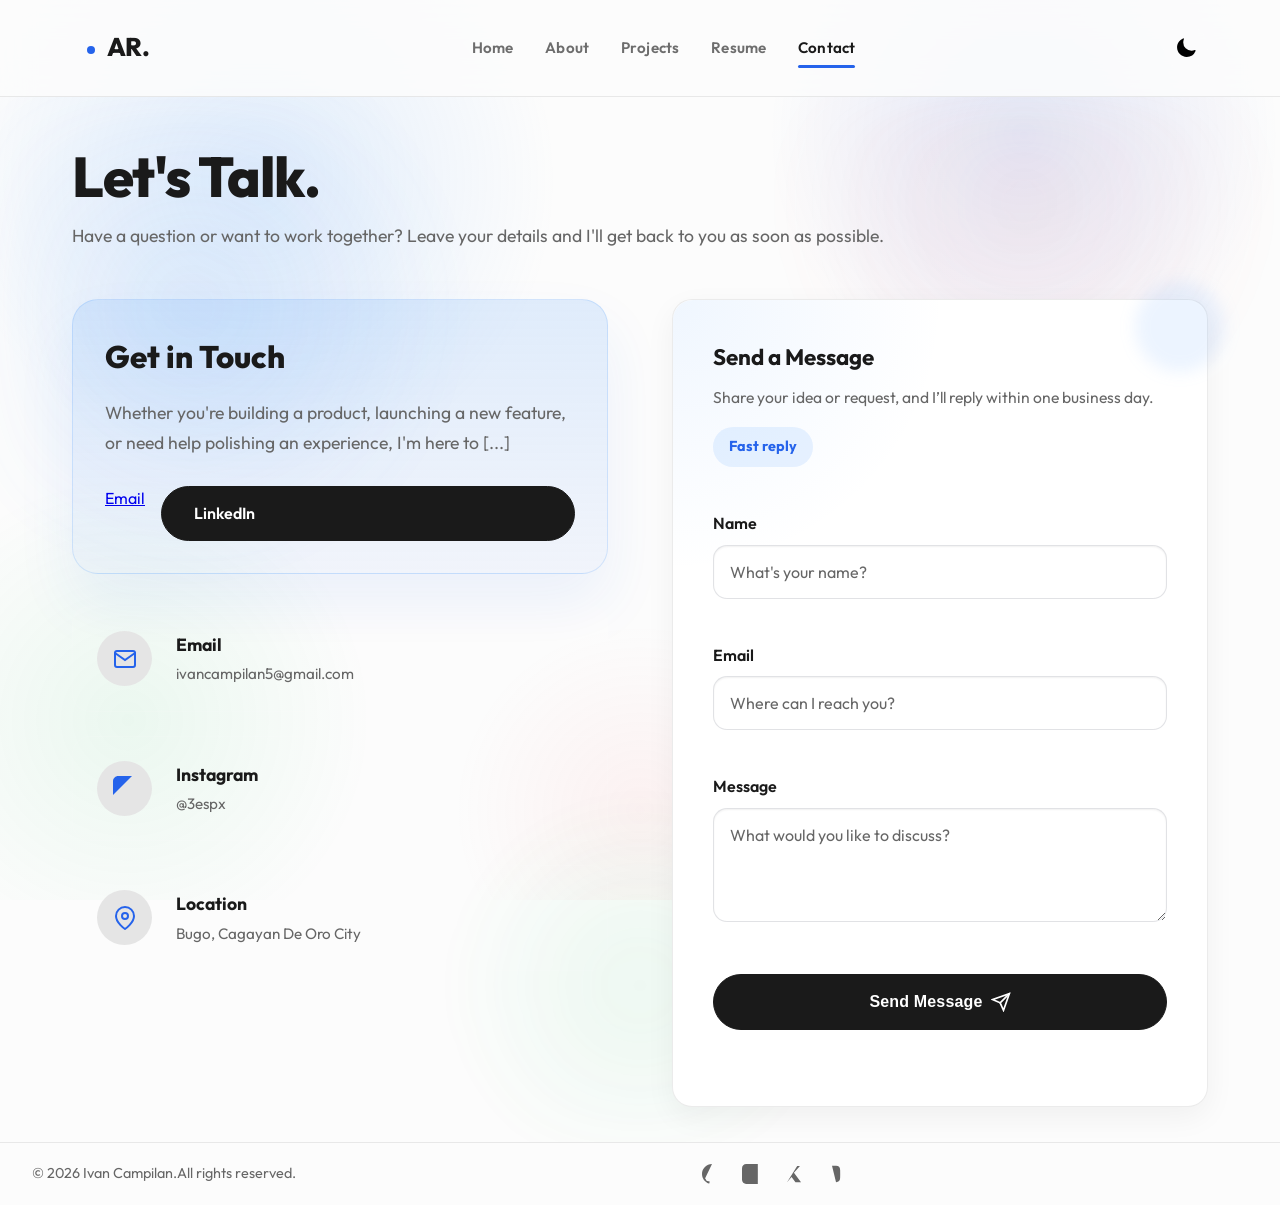
==== commit 3267d6dd: "Improve contact form: client-side validation and POST JSON to submit-contact.php with UI feedback" ====
--- a/websit/contact.html
+++ b/websit/contact.html
@@ -42,7 +42,7 @@
           <button class="theme-toggle" id="theme-toggle" aria-label="Toggle Theme">
             <svg id="theme-icon" xmlns="http://www.w3.org/2000/svg" viewBox="0 0 24 24">
               <path
-                d="M12 2.25a.75.75 0 0 1 .75.75v2.25a.75.75 0 0 1-1.5 0V3a.75.75 0 0 1 .75-.75ZM7.5 12a4.5 4.5 0 1 1 9 0 4.5 4.5 0 0 1-9 0ZM18.894 6.166a.75.75 0 0 0-1.06-1.06l-1.591 1.59a.75.75 0 1 0 1.06 1.061l1.591-1.59ZM21.75 12a.75.75 0 0 1-.75.75h-2.25a.75.75 0 0 1 0-1.5H21a.75.75 0 0 1 .75.75ZM17.834 18.894a.75.75 0 0 0 1.06-1.06l-1.59-1.591a.75.75 0 1 0-1.061 1.06l1.59 1.591ZM12 18.75a.75.75 0 0 1 .75.75V21a.75.75 0 0 1-1.5 0v-1.5a.75.75 0 0 1 .75-.75ZM6.166 18.894a.75.75 0 0 1-1.06-1.06l1.59-1.591a.75.75 0 1 1 1.061 1.06l-1.59 1.591ZM2.25 12a.75.75 0 0 1 .75-.75H5.25a.75.75 0 0 1 0 1.5H3a.75.75 0 0 1-.75-.75ZM6.166 6.166a.75.75 0 0 1 1.06-1.06l1.59 1.591a.75.75 0 1 1-1.061 1.06l-1.59-1.591Z"
+                d="M12 2.25a.75.75 0 0 1 .75.75v2.25a.75.75 0 0 1-1.5 0V3a.75.75 0 0 1 .75-.75ZM7.5 12a4.5 4.5 0 1 1 9 0 4.5 4.5 0 0 1-9 0ZM18.894 6.166a.75.75 0 0 0-1.06-1.06l-1.591 1.59a.75.75 0[...]"
               />
             </svg>
           </button>
@@ -67,18 +67,18 @@
           <div class="contact-info">
             <div class="contact-hero-card">
               <h2 class="section-heading">Get in Touch</h2>
-              <p class="section-text" style="margin-bottom: 1.75rem; max-width: 100%">Whether you're building a product, launching a new feature, or need help polishing an experience, I'm here to help. I typically reply within 24 hours.</p>
+              <p class="section-text" style="margin-bottom: 1.75rem; max-width: 100%">Whether you're building a product, launching a new feature, or need help polishing an experience, I'm here to [...]</p>
 
               <div class="contact-actions">
-                <a href="mailto:ivancampilan5@gmail.com?subject=Hello%20Ivan&body=Hi%20Ivan%2C%0A%0AI%20saw%20your%20portfolio%20and%20would%20love%20to%20connect.%20Please%20let%20me%20know%20your%20availability." class="btn-secondary">Email Me</a>
+                <a href="mailto:ivancampilan5@gmail.com?subject=Hello%20Ivan&body=Hi%20Ivan%2C%0A%0AI%20saw%20your%20portfolio%20and%20would%20love%20to%20connect.%20Please%20let%20me%20know%20you[...]" class="btn-outline">Email</a>
                 <a href="https://www.linkedin.com/in/your-username/" target="_blank" rel="noopener noreferrer" class="btn-primary">LinkedIn</a>
               </div>
             </div>
 
             <div class="info-items">
-              <a href="mailto:ivancampilan5@gmail.com?subject=Hello%20Ivan&body=Hi%20Ivan%2C%0A%0AI%20saw%20your%20portfolio%20and%20would%20love%20to%20connect.%20Please%20let%20me%20know%20your%20availability." class="info-item text-link-card">
+              <a href="mailto:ivancampilan5@gmail.com?subject=Hello%20Ivan&body=Hi%20Ivan%2C%0A%0AI%20saw%20your%20portfolio%20and%20would%20love%20to%20connect.%20Please%20let%20me%20know%20your%[...]" class="info-item text-link-card">
                 <div class="info-icon">
-                  <svg xmlns="http://www.w3.org/2000/svg" width="24" height="24" viewBox="0 0 24 24" fill="none" stroke="currentColor" stroke-width="2" stroke-linecap="round" stroke-linejoin="round">
+                  <svg xmlns="http://www.w3.org/2000/svg" width="24" height="24" viewBox="0 0 24 24" fill="none" stroke="currentColor" stroke-width="2" stroke-linecap="round" stroke-linejoin="roun[...]">
                     <path d="M4 4h16c1.1 0 2 .9 2 2v12c0 1.1-.9 2-2 2H4c-1.1 0-2-.9-2-2V6c0-1.1.9-2 2-2z"></path>
                     <polyline points="22,6 12,13 2,6"></polyline>
                   </svg>
@@ -91,7 +91,7 @@
 
               <a href="https://www.instagram.com/3espx/" target="_blank" rel="noopener noreferrer" class="info-item text-link-card">
                 <div class="info-icon">
-                  <svg xmlns="http://www.w3.org/2000/svg" width="24" height="24" viewBox="0 0 24 24" fill="currentColor" stroke="none"><path d="M19 0h-14c-2.761 0-5 2.239-5 5v14c0 2.761 2.239 5 5 5h14c2.762 0 5-2.239 5-5v-14c0-2.761-2.238-5-5-5zm-11 19h-3v-11h3v11zm-1.5-12.268c-.966 0-1.75-.79-1.75-1.764s.784-1.764 1.75-1.764 1.75.79 1.75 1.764-.783 1.764-1.75 1.764zm13.5 12.268h-3v-5.604c0-3.368-4-3.113-4 0v5.604h-3v-11h3v1.765c1.396-2.586 7-2.777 7 2.476v6.759z" /></svg>
+                  <svg xmlns="http://www.w3.org/2000/svg" width="24" height="24" viewBox="0 0 24 24" fill="currentColor" stroke="none"><path d="M19 0h-14c-2.239 0-5 2.239-5 5v14c0 2.761 2.239 5 5 [...]"></path></svg>
                 </div>
                 <div class="info-details">
                   <h3>Instagram</h3>
@@ -101,7 +101,7 @@
 
               <a href="https://www.google.com/maps/search/?api=1&query=Bugo%2C+Cagayan+De+Oro+City" target="_blank" rel="noopener noreferrer" class="info-item text-link-card">
                 <div class="info-icon">
-                  <svg xmlns="http://www.w3.org/2000/svg" width="24" height="24" viewBox="0 0 24 24" fill="none" stroke="currentColor" stroke-width="2" stroke-linecap="round" stroke-linejoin="round">
+                  <svg xmlns="http://www.w3.org/2000/svg" width="24" height="24" viewBox="0 0 24 24" fill="none" stroke="currentColor" stroke-width="2" stroke-linecap="round" stroke-linejoin="rou[...]">
                     <path d="M21 10c0 7-9 13-9 13s-9-6-9-13a9 9 0 0 1 18 0z"></path>
                     <circle cx="12" cy="10" r="3"></circle>
                   </svg>
@@ -142,7 +142,7 @@
 
               <button type="submit" class="btn-primary w-100" id="submitBtn">
                 <span>Send Message</span>
-                <svg xmlns="http://www.w3.org/2000/svg" width="20" height="20" viewBox="0 0 24 24" fill="none" stroke="currentColor" stroke-width="2" stroke-linecap="round" stroke-linejoin="round">
+                <svg xmlns="http://www.w3.org/2000/svg" width="20" height="20" viewBox="0 0 24 24" fill="none" stroke="currentColor" stroke-width="2" stroke-linecap="round" stroke-linejoin="round[...]">
                   <line x1="22" y1="2" x2="11" y2="13"></line>
                   <polygon points="22 2 15 22 11 13 2 9 22 2"></polygon>
                 </svg>
@@ -161,24 +161,92 @@
         <a href="https://github.com/ayvaaan" target="_blank" rel="noopener noreferrer" aria-label="GitHub">
           <svg xmlns="http://www.w3.org/2000/svg" width="20" height="20" viewBox="0 0 24 24" fill="currentColor">
             <path
-              d="M12 0c-6.626 0-12 5.373-12 12 0 5.302 3.438 9.8 8.207 11.387.599.111.793-.261.793-.577v-2.234c-3.338.726-4.033-1.416-4.033-1.416-.546-1.387-1.333-1.756-1.333-1.756-1.089-.745.083-.729.083-.729 1.205.084 1.839 1.237 1.839 1.237 1.07 1.834 2.807 1.304 3.492.997.107-.775.418-1.305.762-1.604-2.665-.305-5.467-1.334-5.467-5.931 0-1.311.469-2.381 1.236-3.221-.124-.303-.535-1.524.117-3.176 0 0 1.008-.322 3.301 1.23.957-.266 1.983-.399 3.003-.404 1.02.005 2.047.138 3.006.404 2.291-1.552 3.297-1.23 3.297-1.23.653 1.653.242 2.874.118 3.176.77.84 1.235 1.911 1.235 3.221 0 4.609-2.807 5.624-5.479 5.921.43.372.823 1.102.823 2.222v3.293c0 .319.192.694.801.576 4.765-1.589 8.199-6.086 8.199-11.386 0-6.627-5.373-12-12-12z"
+              d="M12 0c-6.626 0-12 5.373-12 12 0 5.302 3.438 9.8 8.207 11.387.599.111.793-.261.793-.577v-2.234c-3.338.726-4.033-1.416-4.033-1.416-.546-1.387-1.333-1.756-1.333-1.756-1.089-.745.083[...]"
             />
           </svg>
         </a>
         <a href="https://www.linkedin.com/in/your-username/" target="_blank" rel="noopener noreferrer" aria-label="LinkedIn">
-          <svg xmlns="http://www.w3.org/2000/svg" width="20" height="20" viewBox="0 0 24 24" fill="currentColor"><path d="M19 0h-14c-2.761 0-5 2.239-5 5v14c0 2.761 2.239 5 5 5h14c2.762 0 5-2.239 5-5v-14c0-2.761-2.238-5-5-5zm-11 19h-3v-11h3v11zm-1.5-12.268c-.966 0-1.75-.79-1.75-1.764s.784-1.764 1.75-1.764 1.75.79 1.75 1.764-.783 1.764-1.75 1.764zm13.5 12.268h-3v-5.604c0-3.368-4-3.113-4 0v5.604h-3v-11h3v1.765c1.396-2.586 7-2.777 7 2.476v6.759z" /></svg>
+          <svg xmlns="http://www.w3.org/2000/svg" width="20" height="20" viewBox="0 0 24 24" fill="currentColor"><path d="M19 0h-14c-2.761 0-5 2.239-5 5v14c0 2.761 2.239 5 5 5h14c2.762 0 5-2.239 [...]"></path></svg>
         </a>
         <a href="https://twitter.com/your-username" target="_blank" rel="noopener noreferrer" aria-label="Twitter / X">
-          <svg xmlns="http://www.w3.org/2000/svg" width="20" height="20" viewBox="0 0 24 24" fill="currentColor"><path d="M18.244 2.25h3.308l-7.227 8.26 8.502 11.24H16.17l-4.714-6.231-5.401 6.231H2.741l7.73-8.835L1.254 2.25H8.08l4.259 5.622 5.905-5.622Zm-1.161 17.52h1.833L7.084 4.126H5.117z" /></svg>
+          <svg xmlns="http://www.w3.org/2000/svg" width="20" height="20" viewBox="0 0 24 24" fill="currentColor"><path d="M18.244 2.25h3.308l-7.227 8.26 8.502 11.24H16.17l-4.714-6.231-5.401 6.231[...]"></path></svg>
         </a>
         <a href="https://www.instagram.com/3espx/" target="_blank" rel="noopener noreferrer" aria-label="Instagram">
           <svg xmlns="http://www.w3.org/2000/svg" width="20" height="20" viewBox="0 0 24 24" fill="currentColor">
             <path
-              d="M12 2.163c3.204 0 3.584.012 4.85.07 3.252.148 4.771 1.691 4.919 4.919.058 1.265.069 1.645.069 4.849 0 3.205-.012 3.584-.069 4.849-.149 3.225-1.664 4.771-4.919 4.919-1.266.058-1.644.07-4.85.07-3.204 0-3.584-.012-4.849-.07-3.26-.149-4.771-1.699-4.919-4.92-.058-1.265-.07-1.644-.07-4.849 0-3.204.013-3.583.07-4.849.149-3.227 1.664-4.771 4.919-4。
+              d="M12 2.163c3.204 0 3.584.012 4.85.07 3.252.148 4.771 1.691 4.919 4.919.058 1.265.069 1.645.069 4.849 0 3.205-.012 3.584-.069 4.849-.149 3.225-1.664 4.771-4.919 4.919-1.266.058-1.6[...]"
         </a>
       </div>
     </footer>
 
     <script src="assets/js/scripts.js"></script>
+    <script>
+      // Contact form: send JSON to submit-contact.php and show friendly UI feedback
+      (function () {
+        const form = document.getElementById('contactForm');
+        const submitBtn = document.getElementById('submitBtn');
+        const statusEl = document.getElementById('formStatus');
+
+        if (!form) return;
+
+        form.addEventListener('submit', async function (e) {
+          e.preventDefault();
+
+          // Clear previous status
+          statusEl.textContent = '';
+          statusEl.style.color = '';
+
+          const name = (document.getElementById('name').value || '').trim();
+          const email = (document.getElementById('email').value || '').trim();
+          const message = (document.getElementById('message').value || '').trim();
+
+          // Basic client-side validation
+          const errors = [];
+          if (!name) errors.push('Please enter your name.');
+          if (!email || !/^[^@\s]+@[^@\s]+\.[^@\s]+$/.test(email)) errors.push('Please provide a valid email.');
+          if (!message || message.length < 5) errors.push('Message must be at least 5 characters.');
+
+          if (errors.length) {
+            statusEl.style.color = 'crimson';
+            statusEl.textContent = errors.join(' ');
+            return;
+          }
+
+          // Disable button while sending
+          submitBtn.disabled = true;
+          const originalBtnText = submitBtn.textContent;
+          submitBtn.querySelector('span') && (submitBtn.querySelector('span').textContent = 'Sending...');
+
+          try {
+            const res = await fetch('assets/php/submit-contact.php', {
+              method: 'POST',
+              headers: { 'Content-Type': 'application/json' },
+              body: JSON.stringify({ name, email, message })
+            });
+
+            const data = await res.json();
+
+            if (res.ok && data.success) {
+              statusEl.style.color = 'green';
+              statusEl.textContent = data.message || 'Message sent successfully.';
+              form.reset();
+            } else if (data && data.errors) {
+              statusEl.style.color = 'crimson';
+              statusEl.textContent = data.errors.join(' ');
+            } else {
+              statusEl.style.color = 'crimson';
+              statusEl.textContent = data.message || 'Error sending message. Please try again later.';
+            }
+          } catch (err) {
+            console.error('Contact form error:', err);
+            statusEl.style.color = 'crimson';
+            statusEl.textContent = 'Network or server error. Please try again later.';
+          } finally {
+            submitBtn.disabled = false;
+            submitBtn.querySelector('span') && (submitBtn.querySelector('span').textContent = 'Send Message');
+          }
+        });
+      })();
+    </script>
   </body>
 </html>
